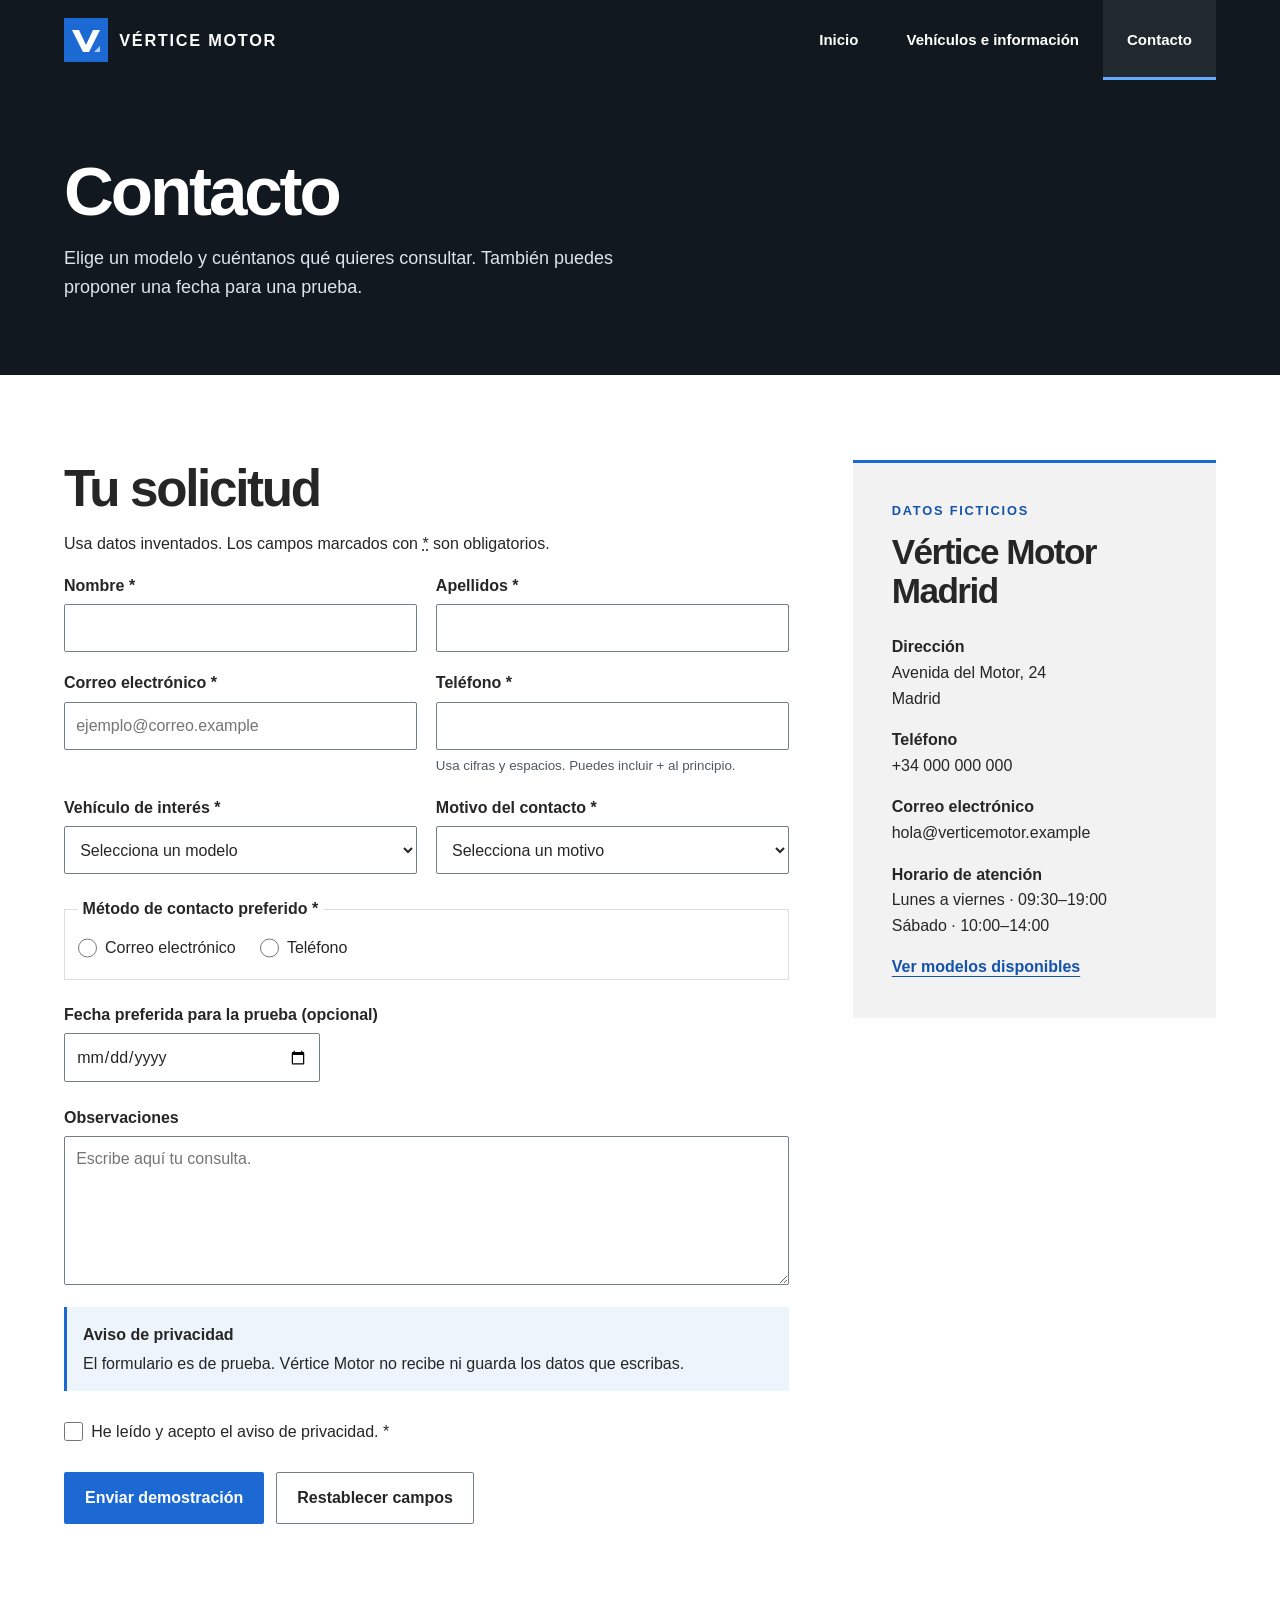
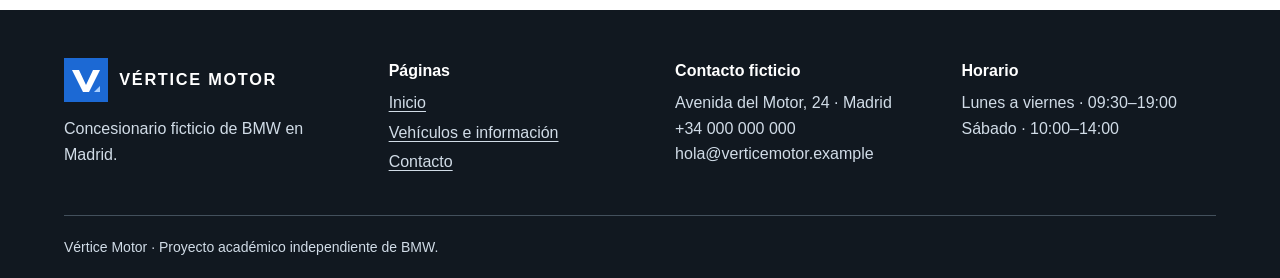
==== contacto.html @ bd0866d8 "1.0" ====
<!doctype html>
<html lang="es">
    <head>
        <meta charset="utf-8">
        <meta name="viewport" content="width=device-width, initial-scale=1">
        <meta name="description" content="Simula una consulta o una petición de prueba de conducción con el formulario de Vértice Motor.">
        <title>Contacto y prueba de conducción | Vértice Motor</title>
        <link rel="icon" href="img/logo.svg" type="image/svg+xml">
        <link rel="stylesheet" href="css/contacto.css">
    </head>
    <body>
        <a class="salto" href="#contenido">Saltar al contenido</a>
        <header class="cabecera">
            <div class="contenedor cabecera-contenido">
                <a class="marca" href="index.html">
                    <img src="img/logo.svg" width="44" height="44" alt="">
                    VÉRTICE MOTOR
                </a>
                <nav aria-label="Navegación principal">
                    <ul class="menu-navegacion">
                        <li><a href="index.html">Inicio</a></li>
                        <li><a href="informacion.html">Vehículos e información</a></li>
                        <li><a href="contacto.html" aria-current="page">Contacto</a></li>
                    </ul>
                </nav>
            </div>
        </header>
        <main id="contenido" tabindex="-1">
            <section class="cabecera-interior">
                <div class="contenedor">
                    <h1>Contacto</h1>
                    <p>Elige un modelo y cuéntanos qué quieres consultar. También puedes proponer una fecha para una prueba.</p>
                </div>
            </section>

            <div class="contenedor seccion contacto-columnas">
                <section id="formulario" aria-labelledby="titulo-formulario">
                    <h2 id="titulo-formulario">Tu solicitud</h2>
                    <p id="ayuda-formulario">Usa datos inventados. Los campos marcados con <abbr title="obligatorio">*</abbr> son obligatorios.</p>
                    <p class="confirmacion" id="demostracion" tabindex="-1">La demostración se ha completado. Tus datos no se han enviado.</p>
                    <!-- Solo se incluye un valor fijo en el envío local. -->
                    <form class="formulario-contacto" action="contacto.html#demostracion" method="get" autocomplete="off" aria-describedby="ayuda-formulario privacidad">
                        <div class="campos-dobles">
                            <div class="campo">
                                <label for="nombre">Nombre *</label>
                                <input type="text" id="nombre" required minlength="2" maxlength="50">
                            </div>
                            <div class="campo">
                                <label for="apellidos">Apellidos *</label>
                                <input type="text" id="apellidos" required minlength="2" maxlength="80">
                            </div>
                            <div class="campo">
                                <label for="correo">Correo electrónico *</label>
                                <input type="email" id="correo" required maxlength="100" placeholder="ejemplo@correo.example">
                            </div>
                            <div class="campo">
                                <label for="telefono">Teléfono *</label>
                                <input type="tel" id="telefono" required minlength="9" maxlength="20" pattern="[+]?[0-9][0-9 ]{7,18}[0-9]" aria-describedby="ayuda-telefono">
                                <small id="ayuda-telefono">Usa cifras y espacios. Puedes incluir + al principio.</small>
                            </div>
                            <div class="campo">
                                <label for="vehiculo">Vehículo de interés *</label>
                                <select id="vehiculo" required>
                                    <option value="">Selecciona un modelo</option>
                                    <option>BMW Serie 1 118i</option>
                                    <option>BMW Serie 3 320i</option>
                                    <option>BMW Serie 5 520d</option>
                                    <option>BMW X3 xDrive20i</option>
                                    <option>BMW X5 xDrive40i</option>
                                    <option>BMW M4 Competition Coupé</option>
                                    <option>Aún no lo he decidido</option>
                                </select>
                            </div>
                            <div class="campo">
                                <label for="motivo">Motivo del contacto *</label>
                                <select id="motivo" required>
                                    <option value="">Selecciona un motivo</option>
                                    <option>Información sobre un vehículo</option>
                                    <option>Prueba de conducción</option>
                                    <option>Financiación</option>
                                    <option>Mantenimiento</option>
                                    <option>Otra consulta</option>
                                </select>
                            </div>
                        </div>
                        <fieldset>
                            <legend>Método de contacto preferido *</legend>
                            <div class="opciones">
                                <label for="preferencia-correo"><input id="preferencia-correo" type="radio" name="demostracion" value="si" required> Correo electrónico</label>
                                <label for="preferencia-telefono"><input id="preferencia-telefono" type="radio" name="demostracion" value="si"> Teléfono</label>
                            </div>
                        </fieldset>
                        <div class="campo">
                            <label for="fecha">Fecha preferida para la prueba (opcional)</label>
                            <input type="date" id="fecha">
                        </div>
                        <div class="campo">
                            <label for="observaciones">Observaciones</label>
                            <textarea id="observaciones" rows="5" maxlength="600" placeholder="Escribe aquí tu consulta."></textarea>
                        </div>
                        <div class="aviso-privacidad" id="privacidad">
                            <strong>Aviso de privacidad</strong>
                            <p>El formulario es de prueba. Vértice Motor no recibe ni guarda los datos que escribas.</p>
                        </div>
                        <label class="aceptacion" for="aceptacion"><input type="checkbox" id="aceptacion" required> He leído y acepto el aviso de privacidad. *</label>
                        <div class="acciones">
                            <button class="boton" type="submit">Enviar demostración</button>
                            <button class="boton boton-secundario" type="reset">Restablecer campos</button>
                        </div>
                    </form>
                </section>

                <aside class="datos-contacto" aria-labelledby="titulo-datos">
                    <p class="etiqueta">Datos ficticios</p>
                    <h2 id="titulo-datos">Vértice Motor Madrid</h2>
                    <address>
                        <p><strong>Dirección</strong><br>Avenida del Motor, 24<br>Madrid</p>
                        <p><strong>Teléfono</strong><br>+34 000 000 000</p>
                        <p><strong>Correo electrónico</strong><br>hola@verticemotor.example</p>
                    </address>
                    <p><strong>Horario de atención</strong><br>Lunes a viernes · 09:30–19:00<br>Sábado · 10:00–14:00</p>
                    <a class="enlace-texto" href="informacion.html#catalogo">Ver modelos disponibles</a>
                </aside>
            </div>
        </main>
        <footer class="pie-pagina">
            <div class="contenedor pie-columnas">
                <div>
                    <a class="marca" href="index.html">
                        <img src="img/logo.svg" width="44" height="44" alt="">
                        VÉRTICE MOTOR
                    </a>
                    <p>Concesionario ficticio de BMW en Madrid.</p>
                </div>
                <nav aria-label="Navegación del pie">
                    <h2>Páginas</h2>
                    <ul>
                        <li><a href="index.html">Inicio</a></li>
                        <li><a href="informacion.html">Vehículos e información</a></li>
                        <li><a href="contacto.html">Contacto</a></li>
                    </ul>
                </nav>
                <div>
                    <h2>Contacto ficticio</h2>
                    <address>
                        Avenida del Motor, 24 · Madrid<br>
                        +34 000 000 000<br>
                        hola@verticemotor.example
                    </address>
                </div>
                <div>
                    <h2>Horario</h2>
                    <p>Lunes a viernes · 09:30–19:00<br>Sábado · 10:00–14:00</p>
                </div>
            </div>
            <p class="contenedor pie-legal">Vértice Motor · Proyecto académico independiente de BMW.</p>
        </footer>
    </body>
</html>
---- css/contacto.css ----
/* Colores y estilos generales */
:root {
    --azul: #1c69d4;
    --azul-oscuro: #1453ab;
    --fondo-oscuro: #111820;
    --borde: #d9dfe4;
}

* {
    box-sizing: border-box;
}

body {
    margin: 0;
    background: #fff;
    color: #262626;
    font-family: "Segoe UI", Arial, sans-serif;
    font-size: 1rem;
    line-height: 1.6;
}

h1, h2 {
    margin: 0;
    line-height: 1.12;
}

h1, h2 {
    font-weight: 600;
    letter-spacing: -0.045em;
}

h1 { font-size: clamp(2.8rem, 6vw, 5.75rem); }
h2 { font-size: clamp(2rem, 4vw, 3.35rem); }
p { margin: 0 0 1rem; }
h1 + p, h2 + p { margin-top: 0.85rem; }

img {
    display: block;
    max-width: 100%;
    height: auto;
}

address { font-style: normal; }

.contenedor {
    width: min(90%, 88rem);
    margin-inline: auto;
}

.seccion { padding-block: clamp(3.2rem, 6.7vw, 7rem); }
.etiqueta {
    margin: 0 0 0.75rem;
    color: var(--azul-oscuro);
    font-size: 0.8rem;
    font-weight: 700;
    letter-spacing: 0.14em;
    line-height: 1.4;
    text-transform: uppercase;
}

/* Cabecera y enlaces */
.cabecera {
    position: relative;
    z-index: 1;
    background: var(--fondo-oscuro);
    color: #fff;
}

.cabecera-contenido {
    display: flex;
    align-items: stretch;
    justify-content: space-between;
    gap: 1.5rem;
    min-height: 5rem;
}

.marca {
    display: inline-flex;
    align-items: center;
    gap: 0.7rem;
    width: fit-content;
    color: inherit;
    font-size: 1.02rem;
    font-weight: 700;
    letter-spacing: 0.105em;
    line-height: 1.15;
    text-decoration: none;
    white-space: nowrap;
}

.menu-navegacion,
.pie-pagina ul {
    display: flex;
    margin: 0;
    padding: 0;
    list-style: none;
}

.menu-navegacion { height: 100%; }

.menu-navegacion li { display: flex; }

.menu-navegacion a {
    display: flex;
    align-items: center;
    padding: 0.5rem clamp(0.75rem, 2vw, 1.5rem);
    border-block: 3px solid transparent;
    color: inherit;
    font-size: 0.9375rem;
    font-weight: 600;
    text-decoration: none;
}

.menu-navegacion a:hover,
.menu-navegacion [aria-current="page"] {
    border-bottom-color: #66aaff;
    background: rgb(255 255 255 / 7%);
}

.salto {
    position: absolute;
    z-index: 2;
    top: 0.5rem;
    left: 0.5rem;
    padding: 0.5rem 1rem;
    transform: translateY(-160%);
    background: #fff;
}

.salto:focus { transform: none; }

a { color: var(--azul-oscuro); }

:focus-visible {
    outline: 3px solid #2084eb;
    outline-offset: 3px;
}

.cabecera :focus-visible,
.pie-pagina :focus-visible {
    outline-color: #a9d0ff;
}

.enlace-texto {
    display: inline-block;
    width: fit-content;
    color: var(--azul-oscuro);
    font-weight: 700;
    text-decoration-thickness: 1px;
    text-underline-offset: 0.28em;
}

.enlace-texto:hover {
    color: #262626;
    text-decoration-thickness: 2px;
}

.acciones {
    display: flex;
    flex-wrap: wrap;
    gap: 0.75rem;
}

.boton {
    display: inline-flex;
    align-items: center;
    justify-content: center;
    width: fit-content;
    min-height: 3.25rem;
    padding: 0.65rem 1.25rem;
    border: 1px solid transparent;
    border-radius: 2px;
    font: inherit;
    font-weight: 700;
    text-align: center;
    text-decoration: none;
    cursor: pointer;
    background: var(--azul);
    color: #fff;
}

.boton:hover { background: var(--azul-oscuro); }

.boton-secundario {
    border-color: #747e87;
    background: #fff;
    color: #262626;
}

.boton-secundario:hover { background: #f2f2f2; }

/* Introducción de contacto */
.cabecera-interior {
    padding-block: clamp(2.8rem, 5.7vw, 5.75rem);
    background: var(--fondo-oscuro);
    color: #fff;
}

.cabecera-interior h1 { font-size: clamp(2.6rem, 5.4vw, 5rem); }

.cabecera-interior h1 + p {
    max-width: 58ch;
    margin-bottom: 0;
    color: #dce4ed;
    font-size: 1.125rem;
}

/* Contacto y formulario */
.contacto-columnas {
    display: grid;
    grid-template-columns: minmax(0, 2fr) minmax(0, 1fr);
    align-items: start;
    gap: clamp(2rem, 5vw, 5rem);
}

.datos-contacto {
    padding: clamp(1.25rem, 3vw, 2.5rem);
    border-top: 3px solid var(--azul);
    background: #f2f2f2;
    overflow-wrap: anywhere;
}

.datos-contacto h2 {
    margin-bottom: 1.5rem;
    font-size: clamp(1.5rem, 3vw, 2.2rem);
}

#formulario { scroll-margin-top: 1.25rem; }
.formulario-contacto { display: grid; gap: 1.4rem; }

.campos-dobles {
    display: grid;
    grid-template-columns: repeat(2, minmax(0, 1fr));
    gap: 1.15rem;
}

.campo {
    display: grid;
    align-content: start;
    gap: 0.35rem;
    min-width: 0;
}

.campo label, legend { font-weight: 600; }
.campo small { color: #505960; }

.campo input, .campo select, .campo textarea {
    width: 100%;
    min-height: 3rem;
    padding: 0.6rem 0.7rem;
    border: 1px solid #747e87;
    border-radius: 2px;
    background: #fff;
    color: #262626;
    font: inherit;
}

.campo textarea { resize: vertical; }
.campo input[type="date"] { max-width: 16rem; }

fieldset {
    min-width: 0;
    margin: 0;
    padding: 0.5rem 0.8rem 0.8rem;
    border: 1px solid var(--borde);
}

legend { padding-inline: 0.3rem; }

.opciones {
    display: flex;
    flex-wrap: wrap;
    gap: 0.25rem 1.5rem;
}

.opciones label, .aceptacion {
    display: flex;
    align-items: center;
    gap: 0.5rem;
    min-height: 2.25rem;
    cursor: pointer;
}

input[type="radio"], input[type="checkbox"] {
    flex: 0 0 auto;
    width: 1.2rem;
    height: 1.2rem;
    margin: 0;
    accent-color: var(--azul-oscuro);
}

.aviso-privacidad, .confirmacion {
    padding: 0.9rem 1rem;
    border-left: 3px solid var(--azul);
    background: #eef4fb;
}

.aviso-privacidad p { margin: 0.25rem 0 0; }
.confirmacion { display: none; }
.confirmacion:target { display: block; }

/* Pie de página */
.pie-pagina {
    padding-top: 3rem;
    background: var(--fondo-oscuro);
    color: #d1dce7;
}

.pie-columnas {
    display: grid;
    grid-template-columns: 1.15fr 1fr 1fr 1fr;
    gap: 1.5rem 2rem;
    padding-bottom: 2.5rem;
    overflow-wrap: anywhere;
}

.pie-pagina .marca { margin-bottom: 0.9rem; color: #fff; }

.pie-pagina h2 {
    margin: 0.25rem 0 0.65rem;
    color: #fff;
    font-size: 1rem;
    letter-spacing: 0;
}

.pie-pagina p { margin: 0; }
.pie-pagina ul { display: grid; gap: 0.25rem; }
.pie-pagina a { color: inherit; text-underline-offset: 0.2em; }
.pie-pagina a:hover { color: #fff; }

.pie-pagina .pie-legal {
    margin: 0 auto;
    padding-block: 1.25rem;
    border-top: 1px solid #43505c;
    font-size: 0.875rem;
}

/* Diseño adaptable */
@media (max-width: 62rem) {
    .pie-columnas { grid-template-columns: repeat(2, 1fr); }
}

@media (max-width: 48rem) {
    .contacto-columnas { grid-template-columns: 1fr; }
}

@media (max-width: 39rem) {
    .cabecera-contenido {
        flex-direction: column;
        gap: 0.25rem;
        padding-top: 0.75rem;
    }

    .cabecera .marca img { width: 2.25rem; height: 2.25rem; }
    .menu-navegacion { flex-wrap: wrap; height: auto; }
    .menu-navegacion a { min-height: 2.65rem; padding-inline: 0.65rem; }

}

@media (max-width: 31rem) {
    .campos-dobles { grid-template-columns: 1fr; }
    .pie-columnas { grid-template-columns: 1fr; }
}

@media (max-width: 22rem) {
    .acciones .boton { width: 100%; }
}
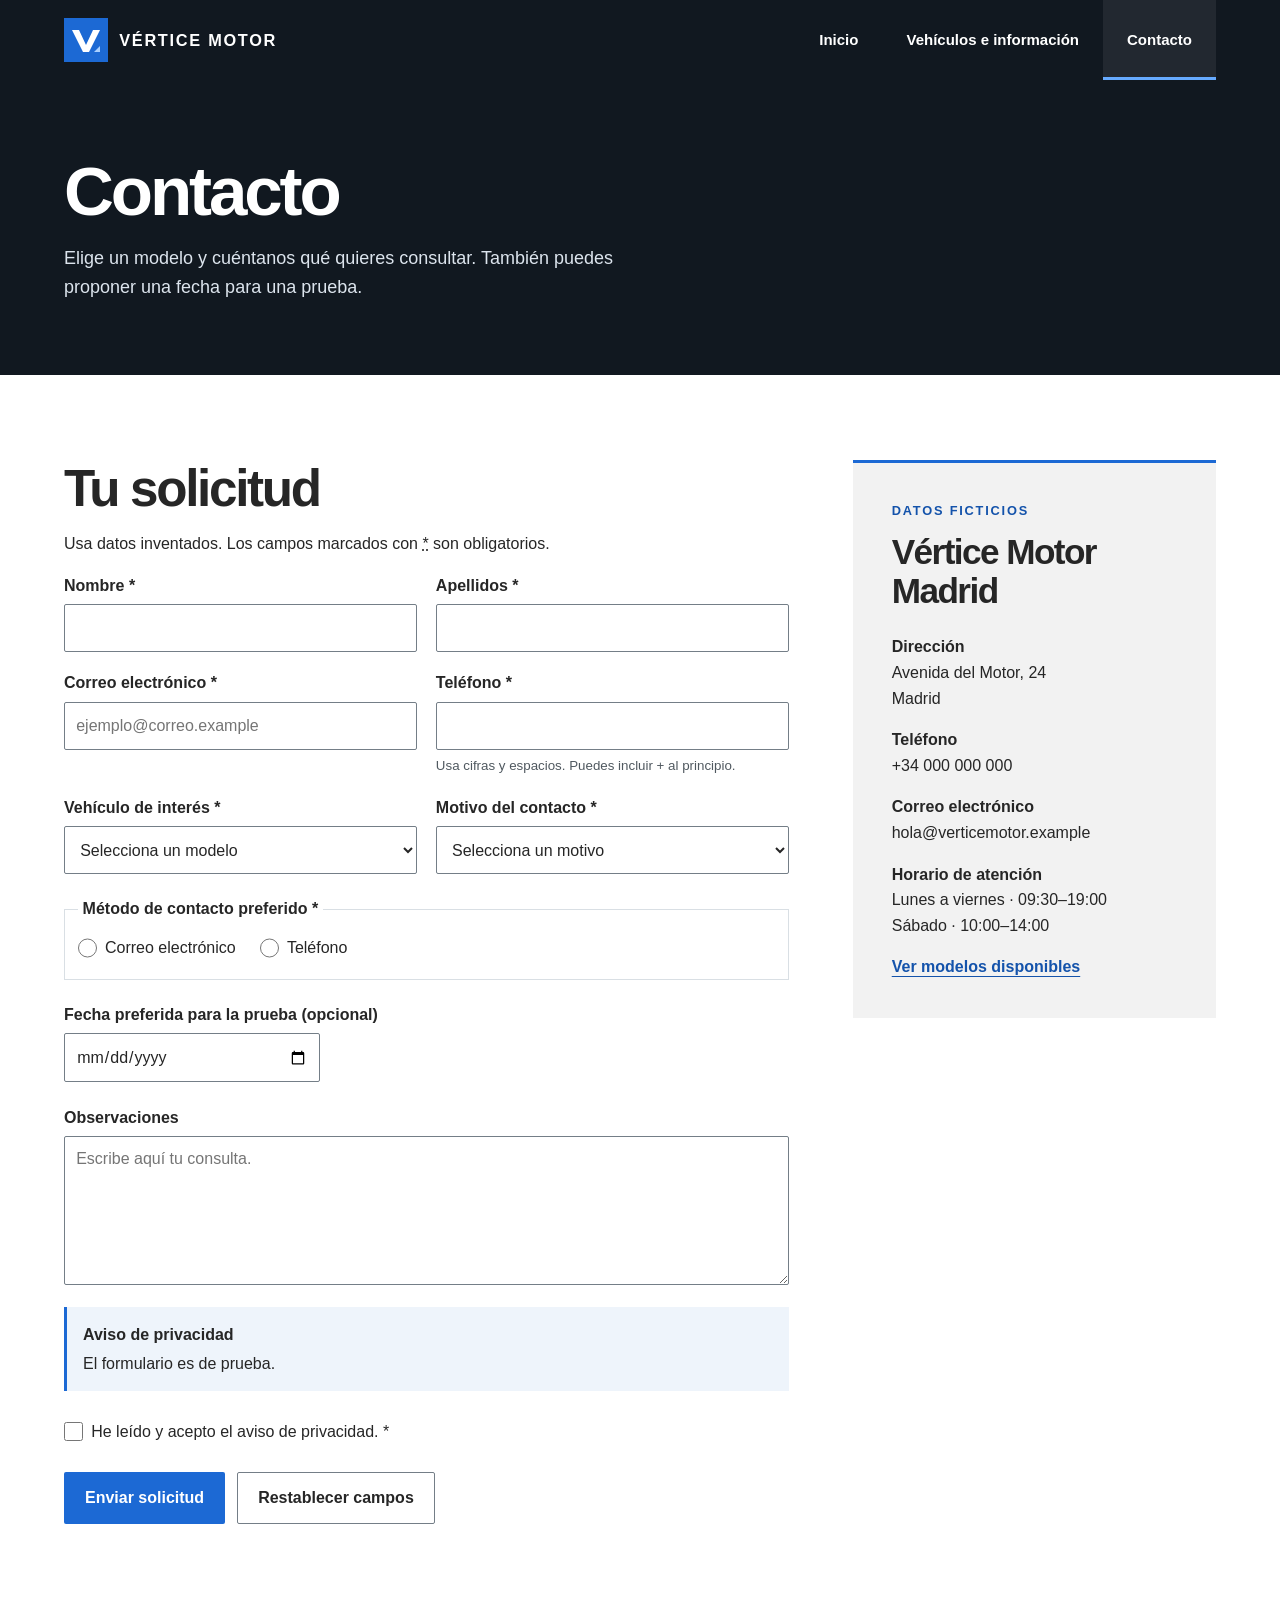
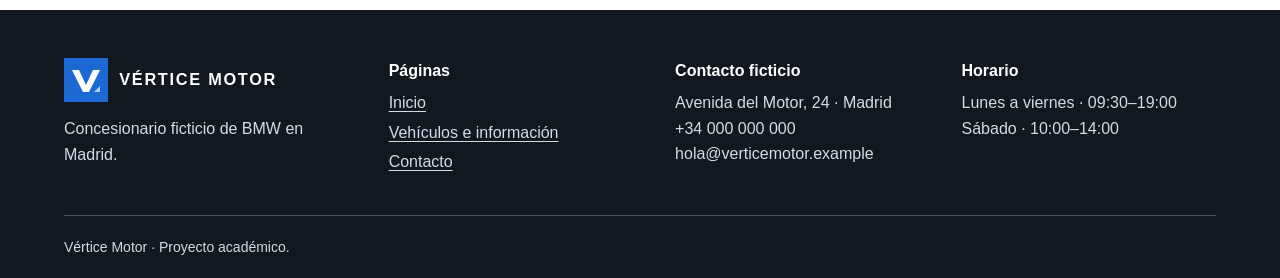
==== commit 25781f0c: "1.1" ====
--- a/contacto.html
+++ b/contacto.html
@@ -100,11 +100,11 @@
                         </div>
                         <div class="aviso-privacidad" id="privacidad">
                             <strong>Aviso de privacidad</strong>
-                            <p>El formulario es de prueba. Vértice Motor no recibe ni guarda los datos que escribas.</p>
+                            <p>El formulario es de prueba.</p>
                         </div>
                         <label class="aceptacion" for="aceptacion"><input type="checkbox" id="aceptacion" required> He leído y acepto el aviso de privacidad. *</label>
                         <div class="acciones">
-                            <button class="boton" type="submit">Enviar demostración</button>
+                            <button class="boton" type="submit">Enviar solicitud</button>
                             <button class="boton boton-secundario" type="reset">Restablecer campos</button>
                         </div>
                     </form>
@@ -153,7 +153,7 @@
                     <p>Lunes a viernes · 09:30–19:00<br>Sábado · 10:00–14:00</p>
                 </div>
             </div>
-            <p class="contenedor pie-legal">Vértice Motor · Proyecto académico independiente de BMW.</p>
+            <p class="contenedor pie-legal">Vértice Motor · Proyecto académico.</p>
         </footer>
     </body>
 </html>
